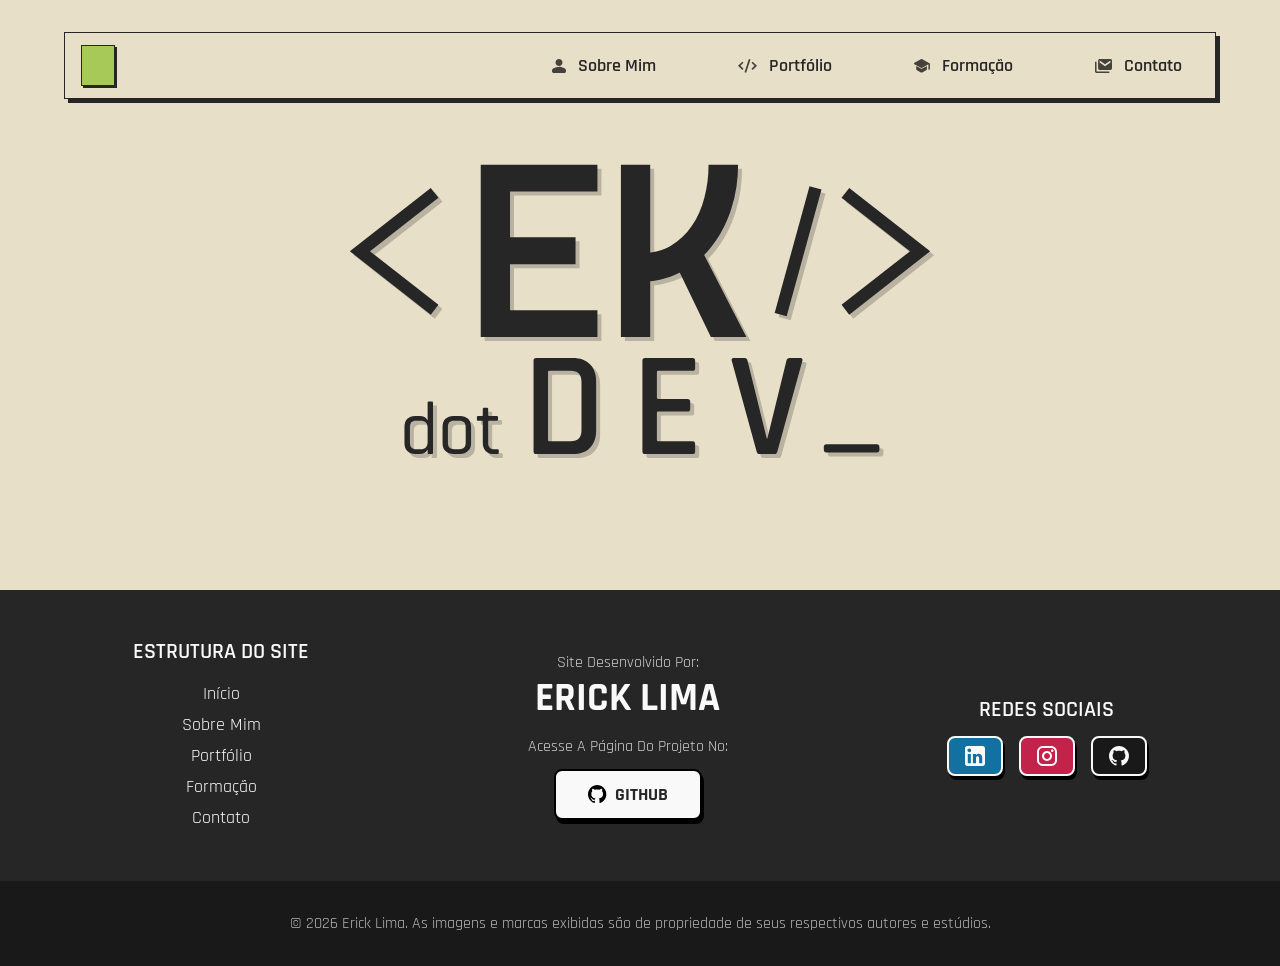
==== index.html @ f2b9cc8c "Init" ====
<!DOCTYPE html>
<html lang="pt-br">
<head>
    <meta charset="UTF-8">
    <meta name="viewport" content="width=device-width, initial-scale=1">
    <meta name="theme-color" content="#A7C957" />
    <meta
      name="description"
      content="Portfólio de Erick Lima, desenvolvedor web."
    />
    <meta name="color-scheme" content="light dark" />

    <link rel="preconnect" href="https://fonts.googleapis.com">
    <link rel="preconnect" href="https://fonts.gstatic.com" crossorigin>
    <link href="https://fonts.googleapis.com/css2?family=Inter:ital,opsz,wght@0,14..32,100..900;1,14..32,100..900&family=Rajdhani:wght@300;400;500;600;700&display=swap" rel="stylesheet">
    
    <link rel="stylesheet" href="./style.css"/>

    <title>Erick Lima - Portfólio</title>
    <link rel="icon" href="./Imagens/Logo/logo.svg">
</head>
<body>
    <header class="header">
        <nav class="navbar">
            <div class="mobile-menu">
                <ul class="navbar-items">
                    <li class="navbar-item active logo"><a href="./"><img src="./Imagens/logo/logo-curto.svg"></a></li> 
                </ul>

                <img onclick="toggleMobileMenu()" id="button-menu" src="./Imagens/Icones/menu.svg" alt="Menu">
            </div>
            
            <ul class="navbar-items" id="mobile-menu-items">
                <li class="navbar-item"><a href="./sobre.html"><img class="icon" src="./Imagens/Icones/sobre-mim.svg">Sobre mim</a></li>
                <li class="navbar-item"><a href="./portfolio.html"><img class="icon" src="./Imagens/Icones/portfolio.svg">Portfólio</a></li>
                <li class="navbar-item"><a href="./formacao.html"><img class="icon" src="./Imagens/Icones/formacao.svg">Formação</a></li>
                <li class="navbar-item"><a href="./contato.html"><img class="icon" src="./Imagens/Icones/contato.svg">Contato</a></li>
            </ul>
        </nav>

        <img src="./Imagens/Logo/black.svg" alt="Logo" class="header-img">
    </header>

    <footer class="footer">
        <div class="footer-container">
            <div class="footer-content">
                <h4>Estrutura do site</h4>
                <div class="sitemap">
                    <a href="./">Início</a>
                    <a href="./sobre.html">Sobre mim</a>
                    <a href="./portfolio.html">Portfólio</a>
                    <a href="./formacao.html">Formação</a>
                    <a href="./contato.html">Contato</a>
                </div>
            </div>

            <div class="footer-content">
                <div class="developed-by">
                    <p>Site desenvolvido por:</p>
                    <h4>Erick Lima</h4>
                </div>
                <div class="project-link">
                    <p>Acesse a página do projeto no:</p>
                    <button class="button"><a href=""><img class="icon" src="./Imagens/Icones/github.svg" alt="Github">Github</a></button>
                </div>
            </div>

            <div class="footer-content">
                <h4>redes sociais</h4>
                <div class="social-media">
                    <button class="button linkedin"><a href="https://www.linkedin.com/in/ericklds/"><img class="icon" src="./Imagens/Icones/linkedin.svg" alt="LinkedIn"></a></button>
                    <button class="button instagram"><a href="https://www.instagram.com/erick_limasv/"><img class="icon" src="./Imagens/Icones/instagram.svg" alt="Instagram"></a></button>
                    <button class="button github"><a href="https://github.com/ErickLimasv"><img class="icon" src="./Imagens/Icones/github-white.svg" alt="Github"></a></button>
                </div>
            </div>
        </div>
    </footer>
    <div class="copyright">
        <p>© 2026 Erick Lima. As imagens e marcas exibidas são de propriedade de seus respectivos autores e estúdios.</p>
    </div>

    <script src="./script.js"></script>
</body>
</html>
---- style.css ----
:root {
    --white: #f9f9f9;
    --black: #262626;
    --background: #E8DFC9;
    --primary: #A7C957;
    --accent: #78CCD3;
}

* {
    margin: 0;
    padding: 0;
    box-sizing: border-box;
    text-decoration: none;
    outline: transparent;
    font-family: "Rajdhani", sans-serif;
    font-weight: 500;
    font-size: 18px;
    color: var(--black);
    text-wrap: balance;
    list-style-type: none;
    scroll-behavior: smooth;
}

body {
    background-color: var(--background);
    overflow-x: hidden;
    margin: auto;
}

b {
    font-weight: 700;
}

.header {
    display: flex;
    flex-direction: column;
    align-items: center;
}

.navbar {
    border: 1px solid var(--black);
    box-shadow: 4px 4px 0px var(--black);
    overflow-y: hidden;
    margin-top: 32px;
    padding: 12px 16px;
    display: flex;
    flex-direction: row;
    justify-content: space-between;
    max-width: 1200px;
    width: 100%;
}

.navbar-items {
    display: flex;
    flex-direction: row;
    height: 100%;
    gap: 48px;
    text-transform: capitalize;
}

#button-menu {
    display: none;
}

.navbar-item {
    display: flex;
    cursor: pointer;
    border: 1px solid transparent;
    transition: transform .2s cubic-bezier(0,.7,.2,2) 0s;
}

.navbar-item a {
    text-wrap: nowrap;
    display: flex;
    flex-direction: row;
    justify-content: center;
    gap: 12px;
    align-items: center;
    padding: 8px 16px;
    font-weight: 600;
}

.navbar-item.logo a {
    padding: 10px 16px;
}

.navbar-item .icon {
    opacity: .7;
}

.navbar-item.active {
    background-color: var(--primary);
    border-color: var(--black);
    box-shadow: 2px 2px 0px var(--black);
}

.navbar-item:hover {
    transform: translateY(-4px);
    background-color: var(--accent);
    border-color: var(--black);
    box-shadow: 2px 2px 0px var(--black);
}

.icon {
    width: 100%;
    height: 14px;
}

.logo {
    height: 100%;
    display: flex;
    align-self: center;
    opacity: 1;
}

.logo img {
    width: 100%;
    height: 14px;
}

.header-img {
    margin-top: 64px;
    max-width: 680px;
    width: 100%;
    filter: drop-shadow(4px 4px 0px rgba(0,0,0,.2));
}

.button {
    border-radius: 8px;
    border: 1px solid var(--black);
    text-transform: uppercase;
    font-size: 16px;
    box-shadow: 2px 4px 0px rgba(0,0,0,.3);
    cursor: pointer;
    transition: all .2s cubic-bezier(0,.7,.2,2) 0s;
}

.button p, .button a {
    color: var(--white);
    font-weight: 700;
    padding: 12px 32px;
    display: flex;
    flex-direction: row;
    gap: 8px;
    align-items: center;
    flex-wrap: nowrap;
}

.footer .button {
    box-shadow: 2px 4px 0px rgba(0,0,0,1);
}

.button:hover {
    box-shadow: 0px 0px 0px rgba(0,0,0,0);
    transform: translateY(8%);
    border: 2px solid var(--black);
}

.section-nav {
    margin: auto;
    margin-top: 96px;
    max-width: 1200px;
    width: 100%;
    display: flex;
    flex-direction: column;
    justify-content: space-between;
    align-items: center;
    overflow-x: hidden;
    scrollbar-width: none;
}

.section-nav-items {
    width: 100%;
    display: flex;
    flex-direction: row;
    justify-content: space-between;
    text-transform: uppercase;
}

.section-nav hr {
    width: 1100px;
    border: 1px solid var(--black);
}

.section-nav-item {
    display: flex;
}

.section-nav-item a {
    font-size: 18px;
    font-weight: 600;
    padding: 16px 24px;
    text-wrap: nowrap;
}

.section-nav-item {
    transition: transform .2s cubic-bezier(0,.7,.2,2) 0s, opacity .2s ease-in-out 0s, filter .2s ease-in-out 0s;
}

.section-nav-item:hover {
    transform: scale(125%);
}

.section-nav-items:hover a:not(:hover)  {
    opacity: .3;
}

.footer {
    margin-top: 136px;
    background-color: var(--black);
    width: 100%;
    padding: 48px 32px;
}

.footer-container {
    margin: auto;
    display: flex;
    justify-content: space-around;
    align-items: center;
    gap: 32px;
    max-width: 1200px;
}

.footer * {
    color: var(--white);
    text-align: center;
}

.footer-content {
    display: flex;
    flex-direction: column;
    gap: 12px;
}

.footer-content h4 {
    font-size: 22px;
    font-weight: 600;
    text-transform: uppercase;
}

.sitemap {
    display: flex;
    flex-direction: column;
    width: 100%;
}

.sitemap a {
    padding: 4px 8px;
    font-size: 18px;
    font-weight: 400;
    text-transform: capitalize;
    width: 100%;
}

.sitemap a:hover {
    font-weight: 500;
}

.sitemap:hover a:not(:hover) {
    opacity: .5;
}

.developed-by p, .project-link p {
    font-size: 16px;
    font-weight: 400;
    text-transform: capitalize;
    opacity: .8;
}

.developed-by h4 {
    font-size: 40px;
    font-weight: 700;
}

.project-link .button {
    margin: auto;
    margin-top: 12px;
    background-color: var(--white);
    border: 2px solid #000;
}

.project-link .button a {
    color: var(--black);
}

.project-link .button .icon {
    width: 100%;
    height: 18px;
}

.social-media {
    display: flex;
    flex-direction: row;
    justify-content: space-between;
    align-self: center;
    gap: 16px;
}

.social-media .button {
    border: 2px solid var(--white);
}

.social-media .button.github {
    background-color: #191919;
}

.social-media .button.linkedin {
    background-color: #1271A1;
}

.social-media .button.instagram {
    background-color: #C3224B;
}

.social-media .button a {
    padding: 8px 16px;
}

.social-media .button .icon {
    height: 20px;
    aspect-ratio: 1 / 1;
}

.copyright {
    padding: 32px 24px;
    background-color: #191919;
}

.copyright p {
    font-size: 16px;
    font-weight: 400;
    color: var(--white);
    text-align: center;
    opacity: .7;
}

@keyframes menuAnimation {
    0% {
        opacity: 0;
        transform: translateX(-100%);
    }
    100% {
        opacity: 1;
        transform: translateX(0%);
    }
}

@media screen and (max-width: 1300px) {
    .navbar {
        max-width: 90%;
    }

    .header-img {
        max-width: 600px;
    }

    .section-nav hr {
        width: 90%;
    }

    .section-nav-items {
        overflow-y: scroll;
        scrollbar-width: none;
    }
}

@media screen and (max-width: 950px) {
    .section-nav hr {
        width: 80%;
    }

    .section-nav-items {
        overflow-y: scroll;
    }

    .footer-container {
        flex-direction: column;
        gap: 64px;
    }

    .navbar {
        flex-direction: column;
        gap: 24px;
    }

    .navbar-items {
        flex-direction: column;
        gap: 8px;
        animation: none;
    }

    .navbar-item:not(.logo) {
        border: 1px solid var(--black);
    }

    .navbar-item a {
        padding: 16px 24px;
        width: 100%;
        display: flex;
        justify-content: flex-start;
    }

    .navbar-item .icon {
        aspect-ratio: 1 / 1;
        width: auto;
    }

    .header-img {
        max-width: 80%;
    }

    #mobile-menu-items {
        display: none;
        animation: .4s ease-in-out 0s menuAnimation;
    }

    #button-menu {
        display: block;
    }

    .mobile-menu {
        width: 100%;
        display: flex;
        flex-direction: row;
        justify-content: space-between;
        flex-wrap: nowrap;
    }
}
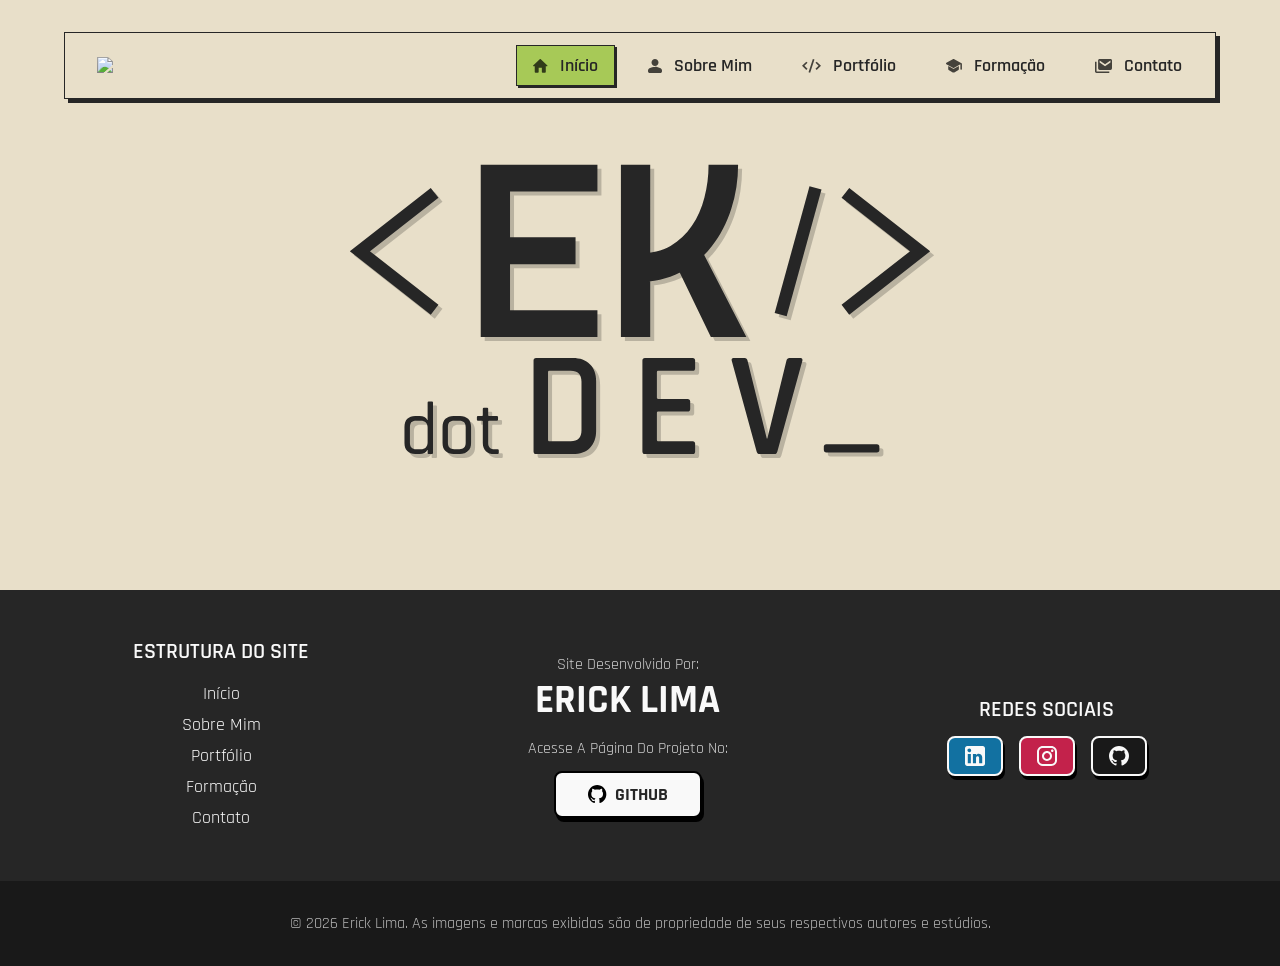
==== commit 540485c7: "Criado a página 'Portfólio', ajustado o menu e colocado os links das redes sociais." ====
--- a/index.html
+++ b/index.html
@@ -14,23 +14,22 @@
     <link rel="preconnect" href="https://fonts.gstatic.com" crossorigin>
     <link href="https://fonts.googleapis.com/css2?family=Inter:ital,opsz,wght@0,14..32,100..900;1,14..32,100..900&family=Rajdhani:wght@300;400;500;600;700&display=swap" rel="stylesheet">
     
-    <link rel="stylesheet" href="./style.css"/>
+    <link rel="stylesheet" href="./css/style.css"/>
 
     <title>Erick Lima - Portfólio</title>
-    <link rel="icon" href="./Imagens/Logo/logo.svg">
+    <link rel="icon" href="./imagens/logo/logo.svg">
 </head>
 <body>
     <header class="header">
         <nav class="navbar">
             <div class="mobile-menu">
-                <ul class="navbar-items">
-                    <li class="navbar-item active logo"><a href="./"><img src="./Imagens/logo/logo-curto.svg"></a></li> 
-                </ul>
+                <img id="logo" src="./Imagens/logo/logo-curto.svg">
 
                 <img onclick="toggleMobileMenu()" id="button-menu" src="./Imagens/Icones/menu.svg" alt="Menu">
             </div>
-            
+
             <ul class="navbar-items" id="mobile-menu-items">
+                <li class="navbar-item active"><a href="./"><img class="icon" src="./Imagens/Icones/home.svg">Início</a></li>
                 <li class="navbar-item"><a href="./sobre.html"><img class="icon" src="./Imagens/Icones/sobre-mim.svg">Sobre mim</a></li>
                 <li class="navbar-item"><a href="./portfolio.html"><img class="icon" src="./Imagens/Icones/portfolio.svg">Portfólio</a></li>
                 <li class="navbar-item"><a href="./formacao.html"><img class="icon" src="./Imagens/Icones/formacao.svg">Formação</a></li>
@@ -61,16 +60,16 @@
                 </div>
                 <div class="project-link">
                     <p>Acesse a página do projeto no:</p>
-                    <button class="button"><a href=""><img class="icon" src="./Imagens/Icones/github.svg" alt="Github">Github</a></button>
+                    <button class="button"><a href="https://github.com/ErickLimasv/portifolio-uninter" target="_blank" rel="noopener"><img class="icon" src="./Imagens/Icones/github.svg" alt="Github" >Github</a></button>
                 </div>
             </div>
 
             <div class="footer-content">
                 <h4>redes sociais</h4>
                 <div class="social-media">
-                    <button class="button linkedin"><a href="https://www.linkedin.com/in/ericklds/"><img class="icon" src="./Imagens/Icones/linkedin.svg" alt="LinkedIn"></a></button>
-                    <button class="button instagram"><a href="https://www.instagram.com/erick_limasv/"><img class="icon" src="./Imagens/Icones/instagram.svg" alt="Instagram"></a></button>
-                    <button class="button github"><a href="https://github.com/ErickLimasv"><img class="icon" src="./Imagens/Icones/github-white.svg" alt="Github"></a></button>
+                    <button class="button linkedin"><a href="https://www.linkedin.com/in/ericklds/" target="_blank" rel="noopener"><img class="icon" src="./Imagens/Icones/linkedin.svg" alt="LinkedIn"></a></button>
+                    <button class="button instagram"><a href="https://www.instagram.com/erick_limasv/" target="_blank" rel="noopener"><img class="icon" src="./Imagens/Icones/instagram.svg" alt="Instagram"></a></button>
+                    <button class="button github"><a href="https://github.com/ErickLimasv" target="_blank" rel="noopener"><img class="icon" src="./Imagens/Icones/github-white.svg" alt="Github"></a></button>
                 </div>
             </div>
         </div>
--- a/css/style.css
+++ b/css/style.css
@@ -0,0 +1,446 @@
+:root {
+    --white: #f9f9f9;
+    --black: #262626;
+    --background: #E8DFC9;
+    --primary: #A7C957;
+    --accent: #78CCD3;
+}
+
+* {
+    margin: 0;
+    padding: 0;
+    box-sizing: border-box;
+    text-decoration: none;
+    outline: transparent;
+    font-family: "Rajdhani", sans-serif;
+    font-weight: 500;
+    font-size: 18px;
+    color: var(--black);
+    list-style-type: none;
+    scroll-behavior: smooth;
+}
+
+body {
+    background-color: var(--background);
+    overflow-x: hidden;
+    margin: auto;
+}
+
+b {
+    font-weight: 700;
+}
+
+img {
+    width: 100%;
+}
+
+.header {
+    display: flex;
+    flex-direction: column;
+    align-items: center;
+}
+
+.navbar {
+    border: 1px solid var(--black);
+    box-shadow: 4px 4px 0px var(--black);
+    overflow-y: hidden;
+    margin-top: 32px;
+    padding: 12px 16px;
+    display: flex;
+    flex-direction: row;
+    justify-content: space-between;
+    max-width: 1200px;
+    width: 100%;
+}
+
+.navbar-items {
+    display: flex;
+    flex-direction: row;
+    height: 100%;
+    gap: 16px;
+    text-transform: capitalize;
+}
+
+.mobile-menu {
+    display: flex;
+    flex-direction: row;
+    align-items: center;
+    justify-content: space-between;
+}
+
+.mobile-menu #logo {
+    padding: 0px 16px;
+    height: 18px;
+    width: auto;
+}
+
+#button-menu {
+    display: none;
+    padding: 8px 4px;
+    width: 32px;
+    cursor: pointer;
+}
+
+.navbar-item {
+    display: flex;
+    cursor: pointer;
+    border: 1px solid transparent;
+    transition: transform .2s cubic-bezier(0,.7,.2,2) 0s;
+}
+
+.navbar-item a {
+    text-wrap: nowrap;
+    display: flex;
+    flex-direction: row;
+    justify-content: center;
+    gap: 12px;
+    align-items: center;
+    padding: 8px 16px;
+    font-weight: 600;
+}
+
+.navbar-item.logo a {
+    padding: 10px 16px;
+}
+
+.navbar-item .icon {
+    opacity: .7;
+}
+
+.navbar-item.active {
+    background-color: var(--primary);
+    border-color: var(--black);
+    box-shadow: 2px 2px 0px var(--black);
+}
+
+.navbar-item:hover {
+    transform: translateY(-6%);
+    background-color: var(--accent);
+    border-color: var(--black);
+    box-shadow: 2px 2px 0px var(--black);
+}
+
+.icon {
+    width: 100%;
+    height: 14px;
+}
+
+.logo {
+    height: 100%;
+    display: flex;
+    align-self: center;
+    opacity: 1;
+}
+
+.logo img {
+    width: 100%;
+    height: 14px;
+}
+
+.header-img {
+    margin-top: 64px;
+    max-width: 680px;
+    width: 100%;
+    filter: drop-shadow(4px 4px 0px rgba(0,0,0,.2));
+}
+
+.button {
+    border-radius: 8px;
+    border: 2px solid var(--black);
+    text-transform: uppercase;
+    box-shadow: 2px 4px 0px rgba(0,0,0,.3);
+    cursor: pointer;
+    transition: all .2s cubic-bezier(0,.7,.2,2) 0s;
+}
+
+.button p, .button a {
+    color: var(--white);
+    font-weight: 700;
+    padding: 10px 32px;
+    display: flex;
+    flex-direction: row;
+    gap: 8px;
+    align-items: center;
+    flex-wrap: nowrap;
+}
+
+.footer .button {
+    box-shadow: 2px 4px 0px rgba(0,0,0,1);
+}
+
+.button:hover {
+    box-shadow: 0px 0px 0px rgba(0,0,0,0);
+    transform: translateY(8%);
+}
+
+.section-nav {
+    margin: auto;
+    margin-top: 96px;
+    max-width: 1200px;
+    width: 100%;
+    display: flex;
+    flex-direction: column;
+    justify-content: space-between;
+    align-items: center;
+    overflow-x: hidden;
+    scrollbar-width: none;
+}
+
+.section-nav-items {
+    width: 100%;
+    display: flex;
+    flex-direction: row;
+    text-transform: uppercase;
+}
+
+.section-nav hr {
+    width: 1050px;
+    border: 1px solid var(--black);
+}
+
+.section-nav-item {
+    display: flex;
+    flex-grow: 1;
+}
+
+.section-nav-item a {
+    width: 100%;
+    font-size: 18px;
+    font-weight: 600;
+    padding: 16px 24px;
+    text-wrap: nowrap;
+    text-align: center;
+}
+
+.section-nav-item {
+    transition: transform .2s cubic-bezier(0,.7,.2,2) 0s, opacity .2s ease-in-out 0s, filter .2s ease-in-out 0s;
+}
+
+.section-nav-item:hover {
+    transform: scale(120%);
+}
+
+.section-nav-items:hover a:not(:hover)  {
+    opacity: .3;
+}
+
+.footer {
+    margin-top: 136px;
+    background-color: var(--black);
+    width: 100%;
+    padding: 48px 32px;
+}
+
+.footer-container {
+    margin: auto;
+    display: flex;
+    justify-content: space-around;
+    align-items: center;
+    gap: 32px;
+    max-width: 1200px;
+}
+
+.footer * {
+    color: var(--white);
+    text-align: center;
+}
+
+.footer-content {
+    display: flex;
+    flex-direction: column;
+    gap: 12px;
+}
+
+.footer-content h4 {
+    font-size: 22px;
+    font-weight: 600;
+    text-transform: uppercase;
+}
+
+.sitemap {
+    display: flex;
+    flex-direction: column;
+    width: 100%;
+}
+
+.sitemap a {
+    padding: 4px 8px;
+    font-size: 18px;
+    font-weight: 400;
+    text-transform: capitalize;
+    width: 100%;
+}
+
+.sitemap a:hover {
+    font-weight: 500;
+}
+
+.sitemap:hover a:not(:hover) {
+    opacity: .5;
+}
+
+.developed-by p, .project-link p {
+    font-size: 16px;
+    font-weight: 400;
+    text-transform: capitalize;
+    opacity: .8;
+}
+
+.developed-by h4 {
+    font-size: 40px;
+    font-weight: 700;
+}
+
+.project-link .button {
+    margin: auto;
+    margin-top: 12px;
+    background-color: var(--white);
+    border: 2px solid #000;
+}
+
+.project-link .button a {
+    color: var(--black);
+}
+
+.project-link .button .icon {
+    width: 100%;
+    height: 18px;
+}
+
+.social-media {
+    display: flex;
+    flex-direction: row;
+    justify-content: space-between;
+    align-self: center;
+    gap: 16px;
+}
+
+.social-media .button {
+    border: 2px solid var(--white);
+}
+
+.social-media .button.github {
+    background-color: #191919;
+}
+
+.social-media .button.linkedin {
+    background-color: #1271A1;
+}
+
+.social-media .button.instagram {
+    background-color: #C3224B;
+}
+
+.social-media .button a {
+    padding: 8px 16px;
+}
+
+.social-media .button .icon {
+    height: 20px;
+    aspect-ratio: 1 / 1;
+}
+
+.copyright {
+    padding: 32px 24px;
+    background-color: #191919;
+}
+
+.copyright p {
+    font-size: 16px;
+    font-weight: 400;
+    max-width: 100%;
+    color: var(--white);
+    text-align: center;
+    opacity: .7;
+}
+
+@keyframes menuAnimation {
+    0% {
+        opacity: 0;
+        transform: translateX(-100%);
+    }
+    100% {
+        opacity: 1;
+        transform: translateX(0%);
+    }
+}
+
+@media screen and (max-width: 1300px) {
+    .navbar {
+        max-width: 90%;
+    }
+
+    .header-img {
+        max-width: 600px;
+    }
+
+    .section-nav hr {
+        width: 90%;
+    }
+
+    .section-nav-items {
+        overflow-y: scroll;
+        scrollbar-width: none;
+    }
+}
+
+@media screen and (max-width: 950px) {
+    .section-nav hr {
+        width: 80%;
+    }
+
+    .section-nav-items {
+        overflow-y: scroll;
+    }
+
+    .footer-container {
+        flex-direction: column;
+        gap: 64px;
+    }
+
+    .navbar {
+        flex-direction: column;
+        gap: 24px;
+    }
+
+    .navbar-items {
+        flex-direction: column;
+        gap: 8px;
+        animation: none;
+    }
+
+    .navbar-item:not(.logo) {
+        border: 1px solid var(--black);
+    }
+
+    .navbar-item a {
+        padding: 16px 24px;
+        width: 100%;
+        display: flex;
+        justify-content: flex-start;
+    }
+
+    .navbar-item .icon {
+        aspect-ratio: 1 / 1;
+        width: auto;
+    }
+
+    .header-img {
+        max-width: 450px;
+    }
+
+    #mobile-menu-items {
+        display: none;
+        animation: .4s ease-in-out 0s menuAnimation;
+    }
+
+    #button-menu {
+        display: block;
+    }
+}
+
+@media screen and (max-width: 650px) {
+    .header-img {
+        max-width: 80%;
+    }
+}
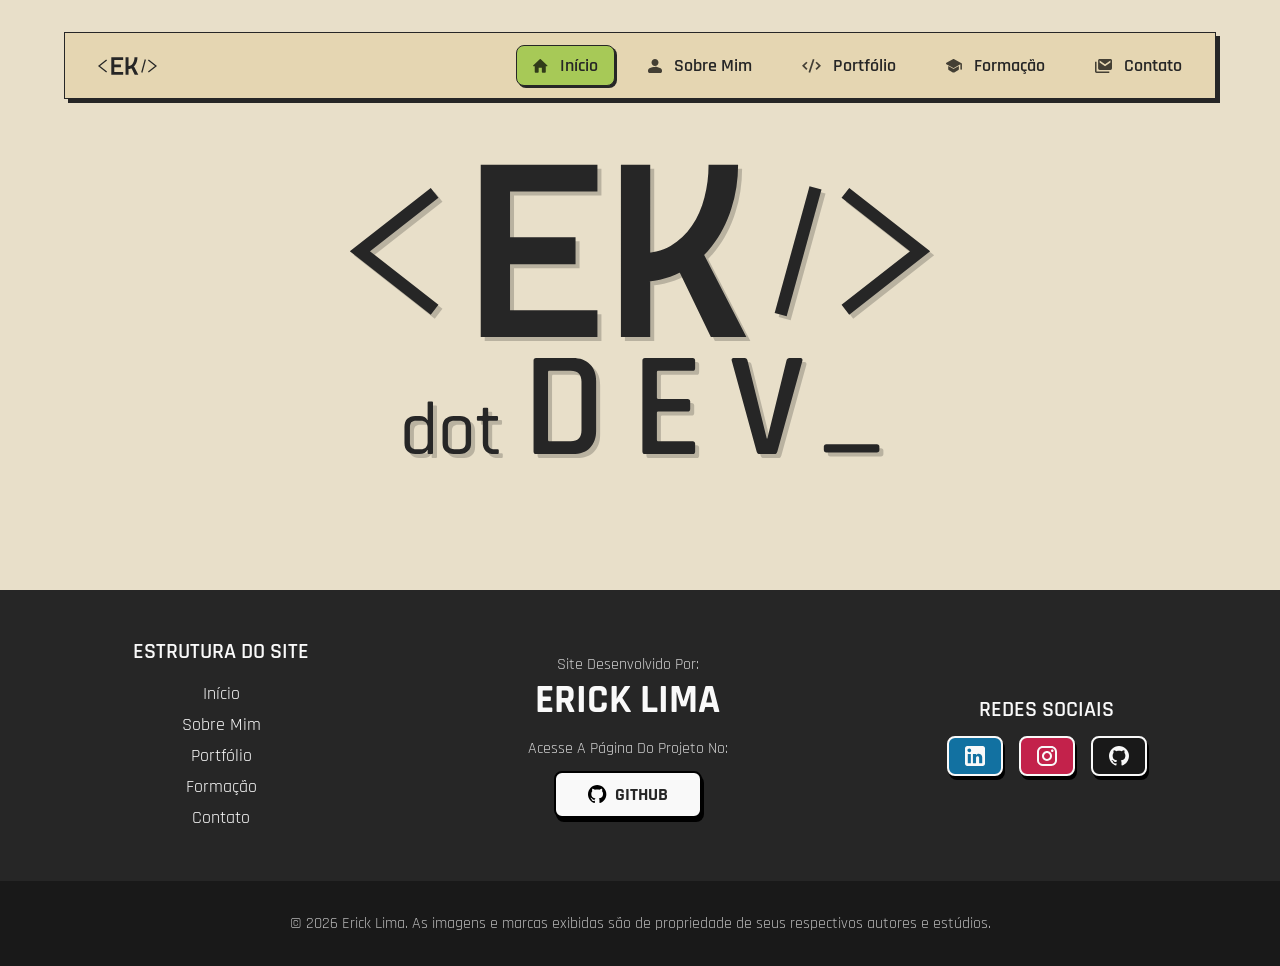
==== commit 90f221cc: "Config" ====
--- a/index.html
+++ b/index.html
@@ -23,7 +23,7 @@
     <header class="header">
         <nav class="navbar">
             <div class="mobile-menu">
-                <img id="logo" src="./Imagens/logo/logo-curto.svg">
+                <img id="logo" src="./imagens/logo/logo-curto.svg">
 
                 <img onclick="toggleMobileMenu()" id="button-menu" src="./Imagens/Icones/menu.svg" alt="Menu">
             </div>
--- a/css/style.css
+++ b/css/style.css
@@ -51,6 +51,7 @@
     justify-content: space-between;
     max-width: 1200px;
     width: 100%;
+    background-color: #E5D6B2;
 }
 
 .navbar-items {
@@ -86,6 +87,7 @@
     cursor: pointer;
     border: 1px solid transparent;
     transition: transform .2s cubic-bezier(0,.7,.2,2) 0s;
+    border-radius: 8px;
 }
 
 .navbar-item a {
@@ -153,7 +155,18 @@
     transition: all .2s cubic-bezier(0,.7,.2,2) 0s;
 }
 
-.button p, .button a {
+.button:not(:has(a)) {
+    color: var(--white);
+    font-weight: 700;
+    padding: 10px 32px;
+    display: flex;
+    flex-direction: row;
+    gap: 8px;
+    align-items: center;
+    flex-wrap: nowrap;
+}
+
+.button a {
     color: var(--white);
     font-weight: 700;
     padding: 10px 32px;
@@ -310,7 +323,6 @@
 .social-media {
     display: flex;
     flex-direction: row;
-    justify-content: space-between;
     align-self: center;
     gap: 16px;
 }
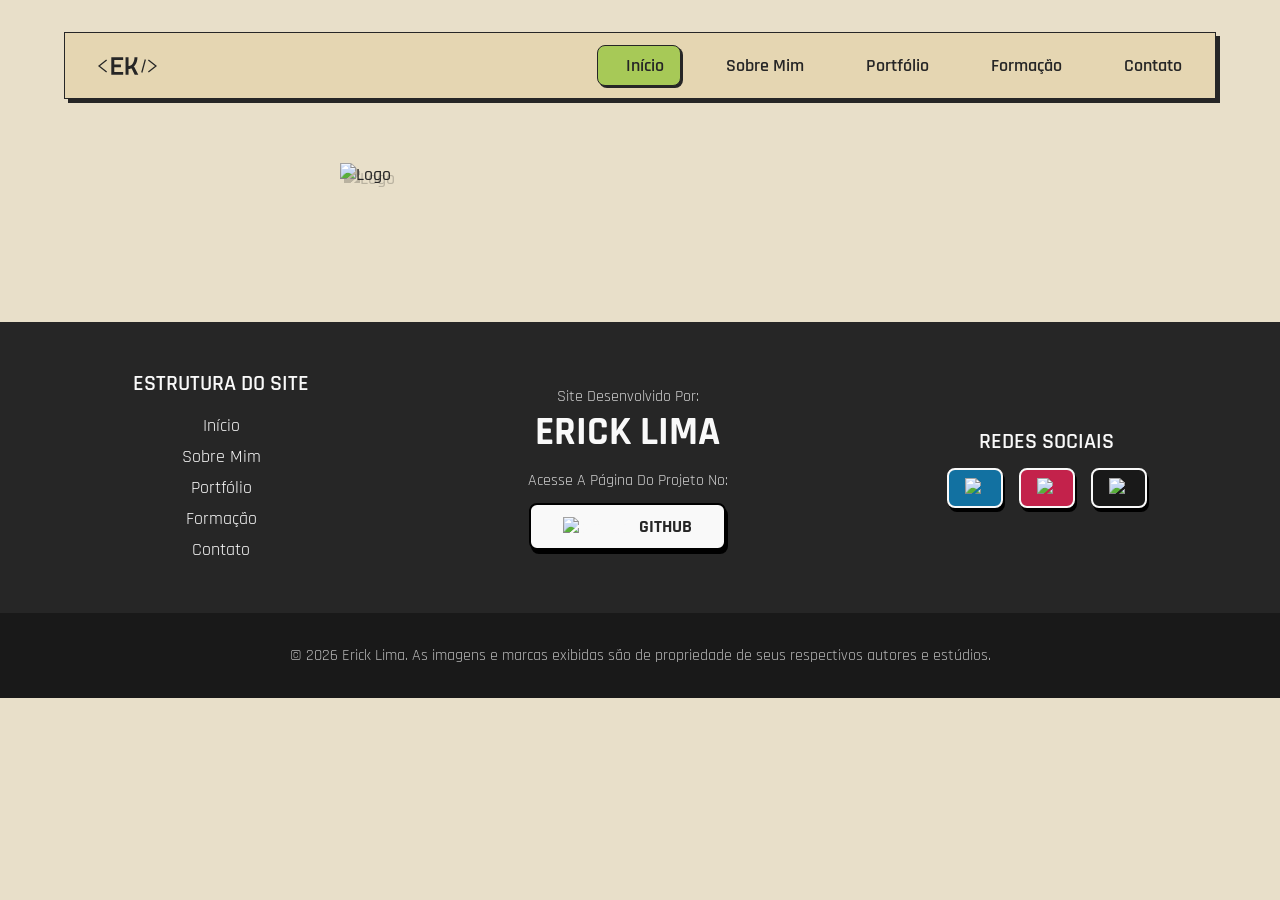
==== commit c455ed86: "Ajustado o link das imagens" ====
--- a/index.html
+++ b/index.html
@@ -25,19 +25,19 @@
             <div class="mobile-menu">
                 <img id="logo" src="./imagens/logo/logo-curto.svg">
 
-                <img onclick="toggleMobileMenu()" id="button-menu" src="./Imagens/Icones/menu.svg" alt="Menu">
+                <img onclick="toggleMobileMenu()" id="button-menu" src="./imagens/Icones/menu.svg" alt="Menu">
             </div>
 
             <ul class="navbar-items" id="mobile-menu-items">
-                <li class="navbar-item active"><a href="./"><img class="icon" src="./Imagens/Icones/home.svg">Início</a></li>
-                <li class="navbar-item"><a href="./sobre.html"><img class="icon" src="./Imagens/Icones/sobre-mim.svg">Sobre mim</a></li>
-                <li class="navbar-item"><a href="./portfolio.html"><img class="icon" src="./Imagens/Icones/portfolio.svg">Portfólio</a></li>
-                <li class="navbar-item"><a href="./formacao.html"><img class="icon" src="./Imagens/Icones/formacao.svg">Formação</a></li>
-                <li class="navbar-item"><a href="./contato.html"><img class="icon" src="./Imagens/Icones/contato.svg">Contato</a></li>
+                <li class="navbar-item active"><a href="./"><img class="icon" src="./imagens/Icones/home.svg">Início</a></li>
+                <li class="navbar-item"><a href="./sobre.html"><img class="icon" src="./imagens/Icones/sobre-mim.svg">Sobre mim</a></li>
+                <li class="navbar-item"><a href="./portfolio.html"><img class="icon" src="./imagens/Icones/portfolio.svg">Portfólio</a></li>
+                <li class="navbar-item"><a href="./formacao.html"><img class="icon" src="./imagens/Icones/formacao.svg">Formação</a></li>
+                <li class="navbar-item"><a href="./contato.html"><img class="icon" src="./imagens/Icones/contato.svg">Contato</a></li>
             </ul>
         </nav>
 
-        <img src="./Imagens/Logo/black.svg" alt="Logo" class="header-img">
+        <img src="./imagens/Logo/black.svg" alt="Logo" class="header-img">
     </header>
 
     <footer class="footer">
@@ -60,16 +60,16 @@
                 </div>
                 <div class="project-link">
                     <p>Acesse a página do projeto no:</p>
-                    <button class="button"><a href="https://github.com/ErickLimasv/portifolio-uninter" target="_blank" rel="noopener"><img class="icon" src="./Imagens/Icones/github.svg" alt="Github" >Github</a></button>
+                    <button class="button"><a href="https://github.com/ErickLimasv/portifolio-uninter" target="_blank" rel="noopener"><img class="icon" src="./imagens/Icones/github.svg" alt="Github" >Github</a></button>
                 </div>
             </div>
 
             <div class="footer-content">
                 <h4>redes sociais</h4>
                 <div class="social-media">
-                    <button class="button linkedin"><a href="https://www.linkedin.com/in/ericklds/" target="_blank" rel="noopener"><img class="icon" src="./Imagens/Icones/linkedin.svg" alt="LinkedIn"></a></button>
-                    <button class="button instagram"><a href="https://www.instagram.com/erick_limasv/" target="_blank" rel="noopener"><img class="icon" src="./Imagens/Icones/instagram.svg" alt="Instagram"></a></button>
-                    <button class="button github"><a href="https://github.com/ErickLimasv" target="_blank" rel="noopener"><img class="icon" src="./Imagens/Icones/github-white.svg" alt="Github"></a></button>
+                    <button class="button linkedin"><a href="https://www.linkedin.com/in/ericklds/" target="_blank" rel="noopener"><img class="icon" src="./imagens/Icones/linkedin.svg" alt="LinkedIn"></a></button>
+                    <button class="button instagram"><a href="https://www.instagram.com/erick_limasv/" target="_blank" rel="noopener"><img class="icon" src="./imagens/Icones/instagram.svg" alt="Instagram"></a></button>
+                    <button class="button github"><a href="https://github.com/ErickLimasv" target="_blank" rel="noopener"><img class="icon" src="./imagens/Icones/github-white.svg" alt="Github"></a></button>
                 </div>
             </div>
         </div>
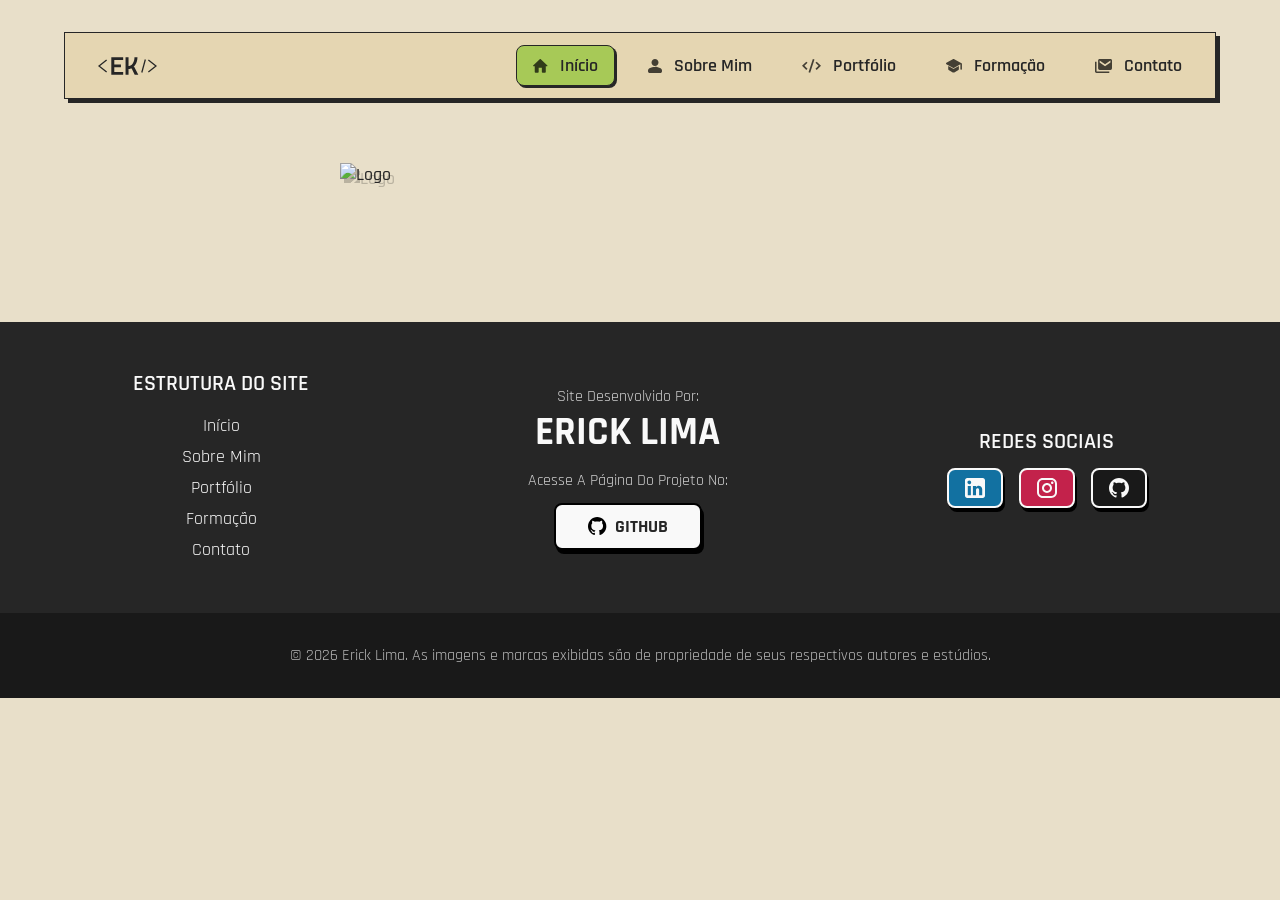
==== commit 3040cdaa: "Ajustado o link das imagens" ====
--- a/index.html
+++ b/index.html
@@ -25,15 +25,15 @@
             <div class="mobile-menu">
                 <img id="logo" src="./imagens/logo/logo-curto.svg">
 
-                <img onclick="toggleMobileMenu()" id="button-menu" src="./imagens/Icones/menu.svg" alt="Menu">
+                <img onclick="toggleMobileMenu()" id="button-menu" src="./imagens/icones/menu.svg" alt="Menu">
             </div>
 
             <ul class="navbar-items" id="mobile-menu-items">
-                <li class="navbar-item active"><a href="./"><img class="icon" src="./imagens/Icones/home.svg">Início</a></li>
-                <li class="navbar-item"><a href="./sobre.html"><img class="icon" src="./imagens/Icones/sobre-mim.svg">Sobre mim</a></li>
-                <li class="navbar-item"><a href="./portfolio.html"><img class="icon" src="./imagens/Icones/portfolio.svg">Portfólio</a></li>
-                <li class="navbar-item"><a href="./formacao.html"><img class="icon" src="./imagens/Icones/formacao.svg">Formação</a></li>
-                <li class="navbar-item"><a href="./contato.html"><img class="icon" src="./imagens/Icones/contato.svg">Contato</a></li>
+                <li class="navbar-item active"><a href="./"><img class="icon" src="./imagens/icones/home.svg">Início</a></li>
+                <li class="navbar-item"><a href="./sobre.html"><img class="icon" src="./imagens/icones/sobre-mim.svg">Sobre mim</a></li>
+                <li class="navbar-item"><a href="./portfolio.html"><img class="icon" src="./imagens/icones/portfolio.svg">Portfólio</a></li>
+                <li class="navbar-item"><a href="./formacao.html"><img class="icon" src="./imagens/icones/formacao.svg">Formação</a></li>
+                <li class="navbar-item"><a href="./contato.html"><img class="icon" src="./imagens/icones/contato.svg">Contato</a></li>
             </ul>
         </nav>
 
@@ -60,16 +60,16 @@
                 </div>
                 <div class="project-link">
                     <p>Acesse a página do projeto no:</p>
-                    <button class="button"><a href="https://github.com/ErickLimasv/portifolio-uninter" target="_blank" rel="noopener"><img class="icon" src="./imagens/Icones/github.svg" alt="Github" >Github</a></button>
+                    <button class="button"><a href="https://github.com/ErickLimasv/portifolio-uninter" target="_blank" rel="noopener"><img class="icon" src="./imagens/icones/github.svg" alt="Github" >Github</a></button>
                 </div>
             </div>
 
             <div class="footer-content">
                 <h4>redes sociais</h4>
                 <div class="social-media">
-                    <button class="button linkedin"><a href="https://www.linkedin.com/in/ericklds/" target="_blank" rel="noopener"><img class="icon" src="./imagens/Icones/linkedin.svg" alt="LinkedIn"></a></button>
-                    <button class="button instagram"><a href="https://www.instagram.com/erick_limasv/" target="_blank" rel="noopener"><img class="icon" src="./imagens/Icones/instagram.svg" alt="Instagram"></a></button>
-                    <button class="button github"><a href="https://github.com/ErickLimasv" target="_blank" rel="noopener"><img class="icon" src="./imagens/Icones/github-white.svg" alt="Github"></a></button>
+                    <button class="button linkedin"><a href="https://www.linkedin.com/in/ericklds/" target="_blank" rel="noopener"><img class="icon" src="./imagens/icones/linkedin.svg" alt="LinkedIn"></a></button>
+                    <button class="button instagram"><a href="https://www.instagram.com/erick_limasv/" target="_blank" rel="noopener"><img class="icon" src="./imagens/icones/instagram.svg" alt="Instagram"></a></button>
+                    <button class="button github"><a href="https://github.com/ErickLimasv" target="_blank" rel="noopener"><img class="icon" src="./imagens/icones/github-white.svg" alt="Github"></a></button>
                 </div>
             </div>
         </div>
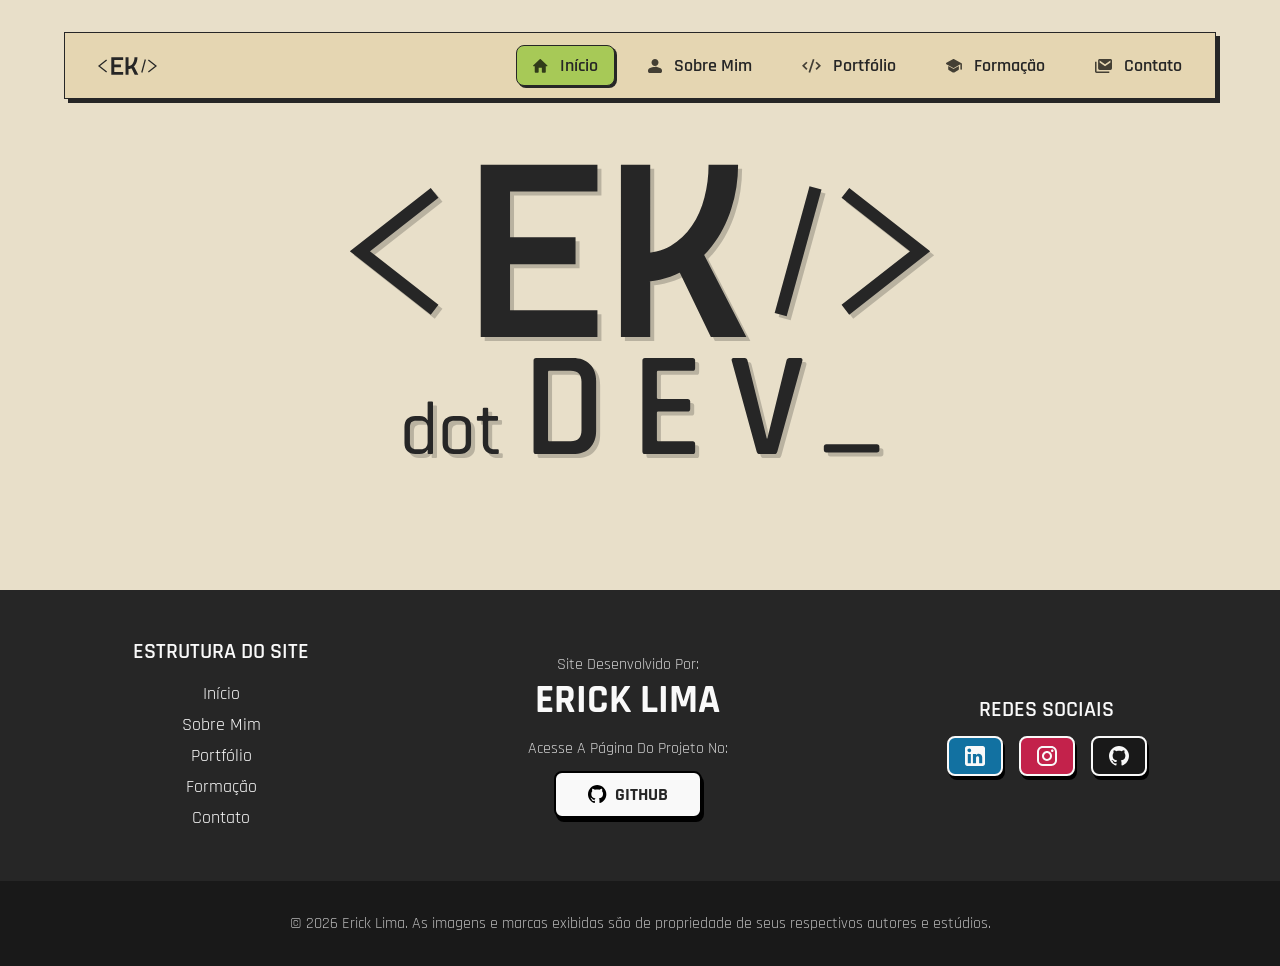
==== commit 942522c0: "Ajustado o link das imagens" ====
--- a/index.html
+++ b/index.html
@@ -37,7 +37,7 @@
             </ul>
         </nav>
 
-        <img src="./imagens/Logo/black.svg" alt="Logo" class="header-img">
+        <img src="./imagens/logo/black.svg" alt="Logo" class="header-img">
     </header>
 
     <footer class="footer">
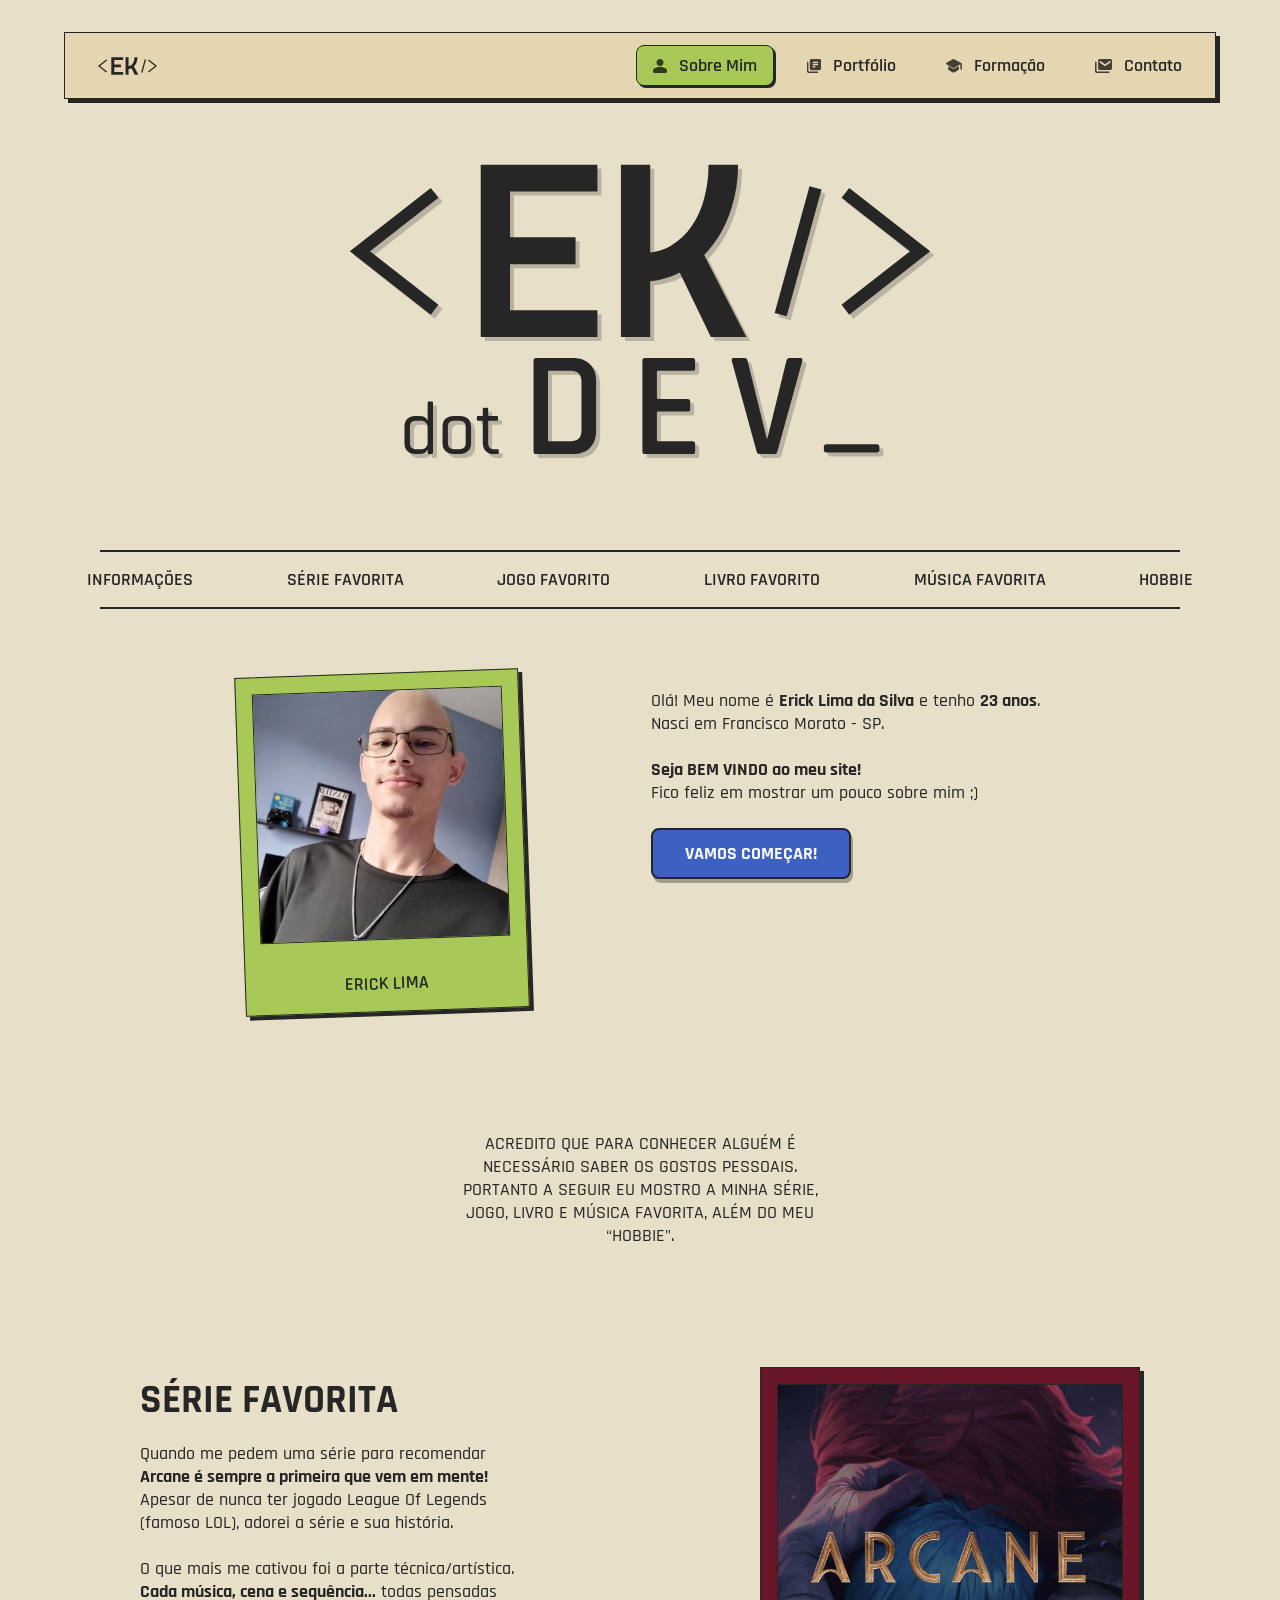
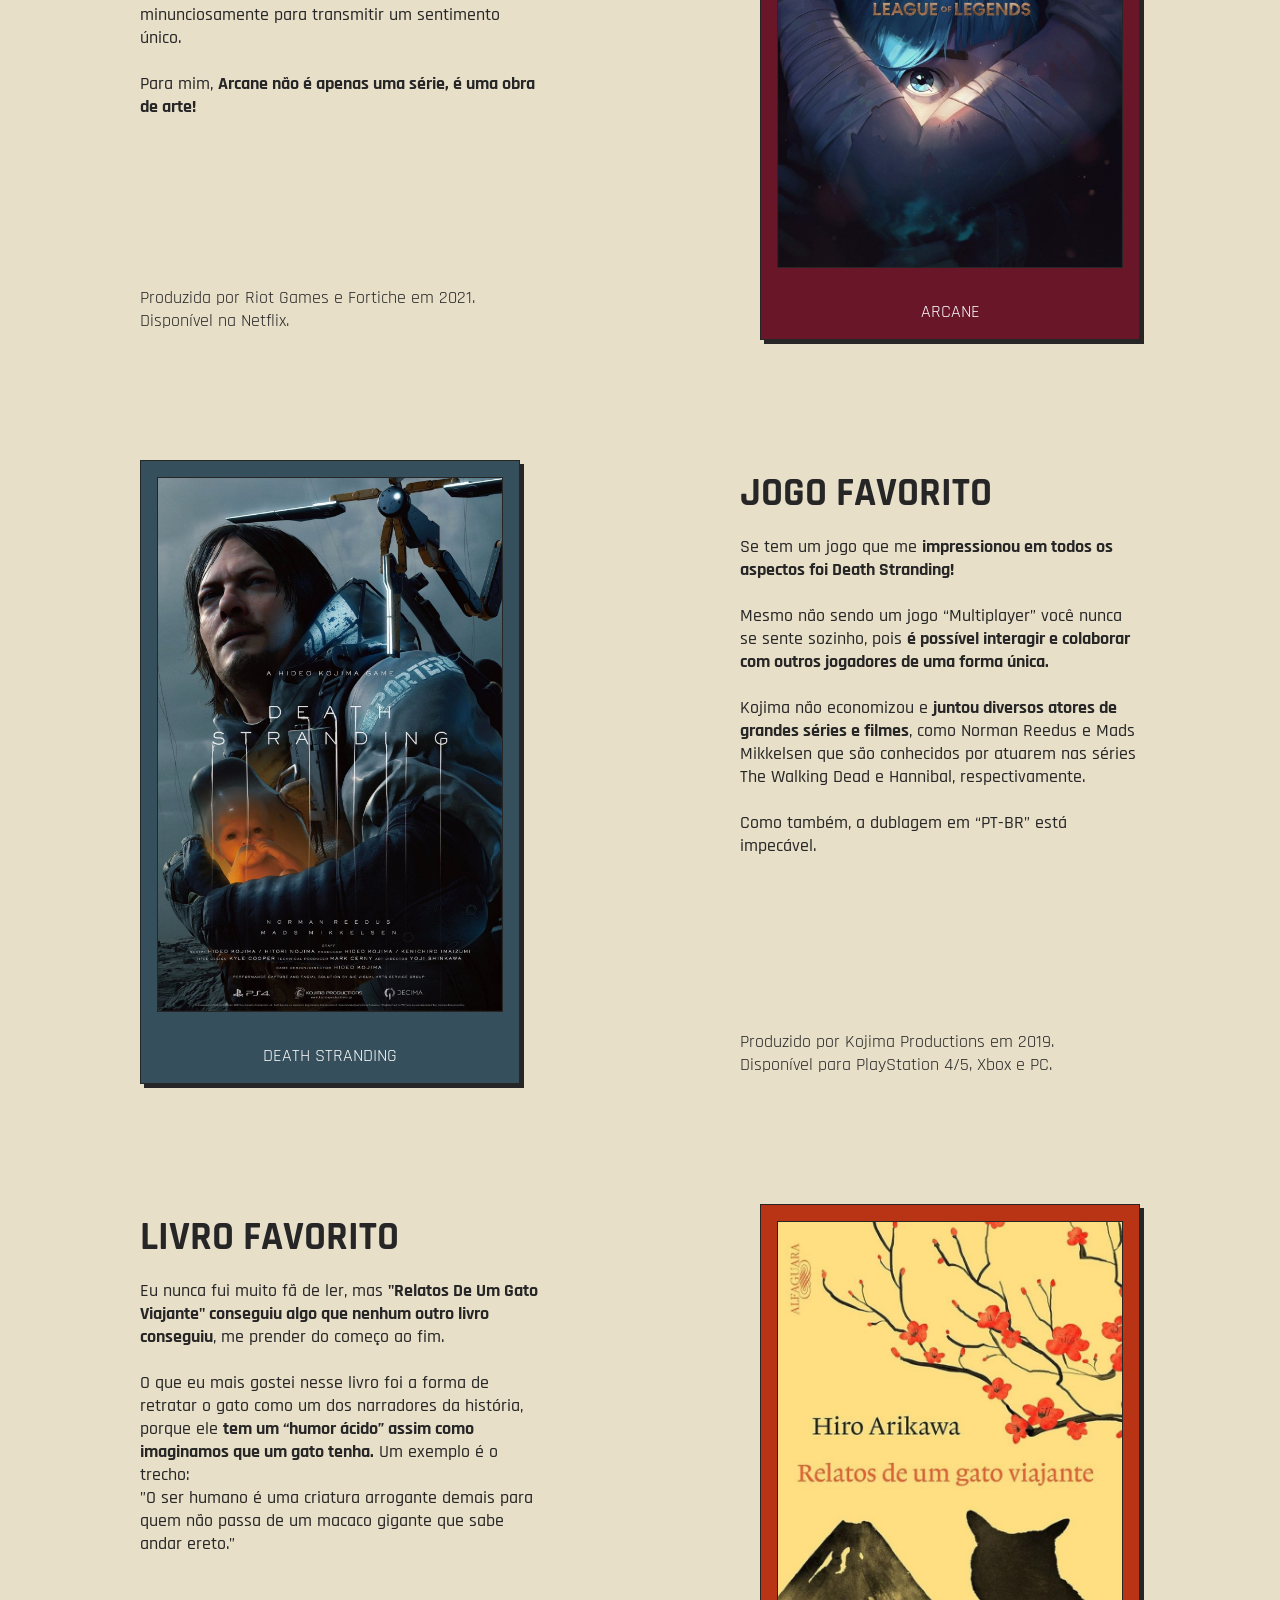
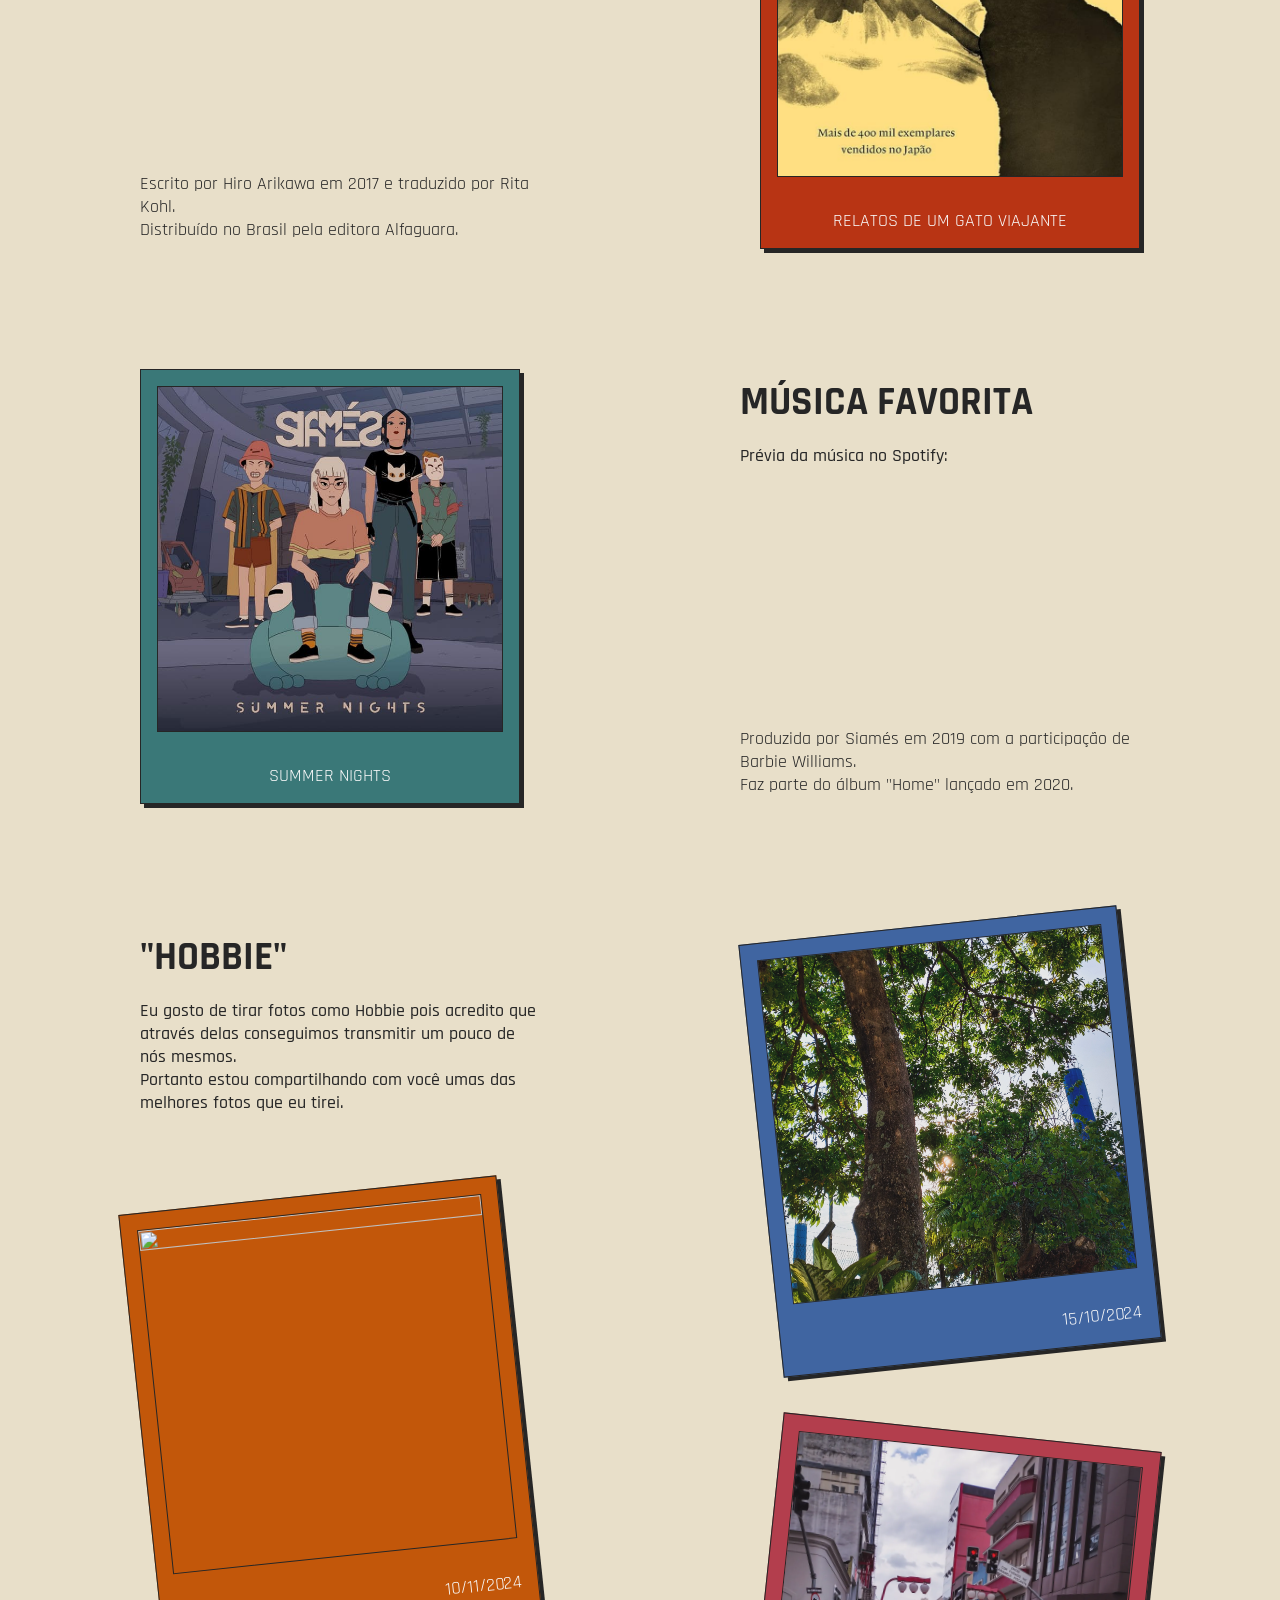
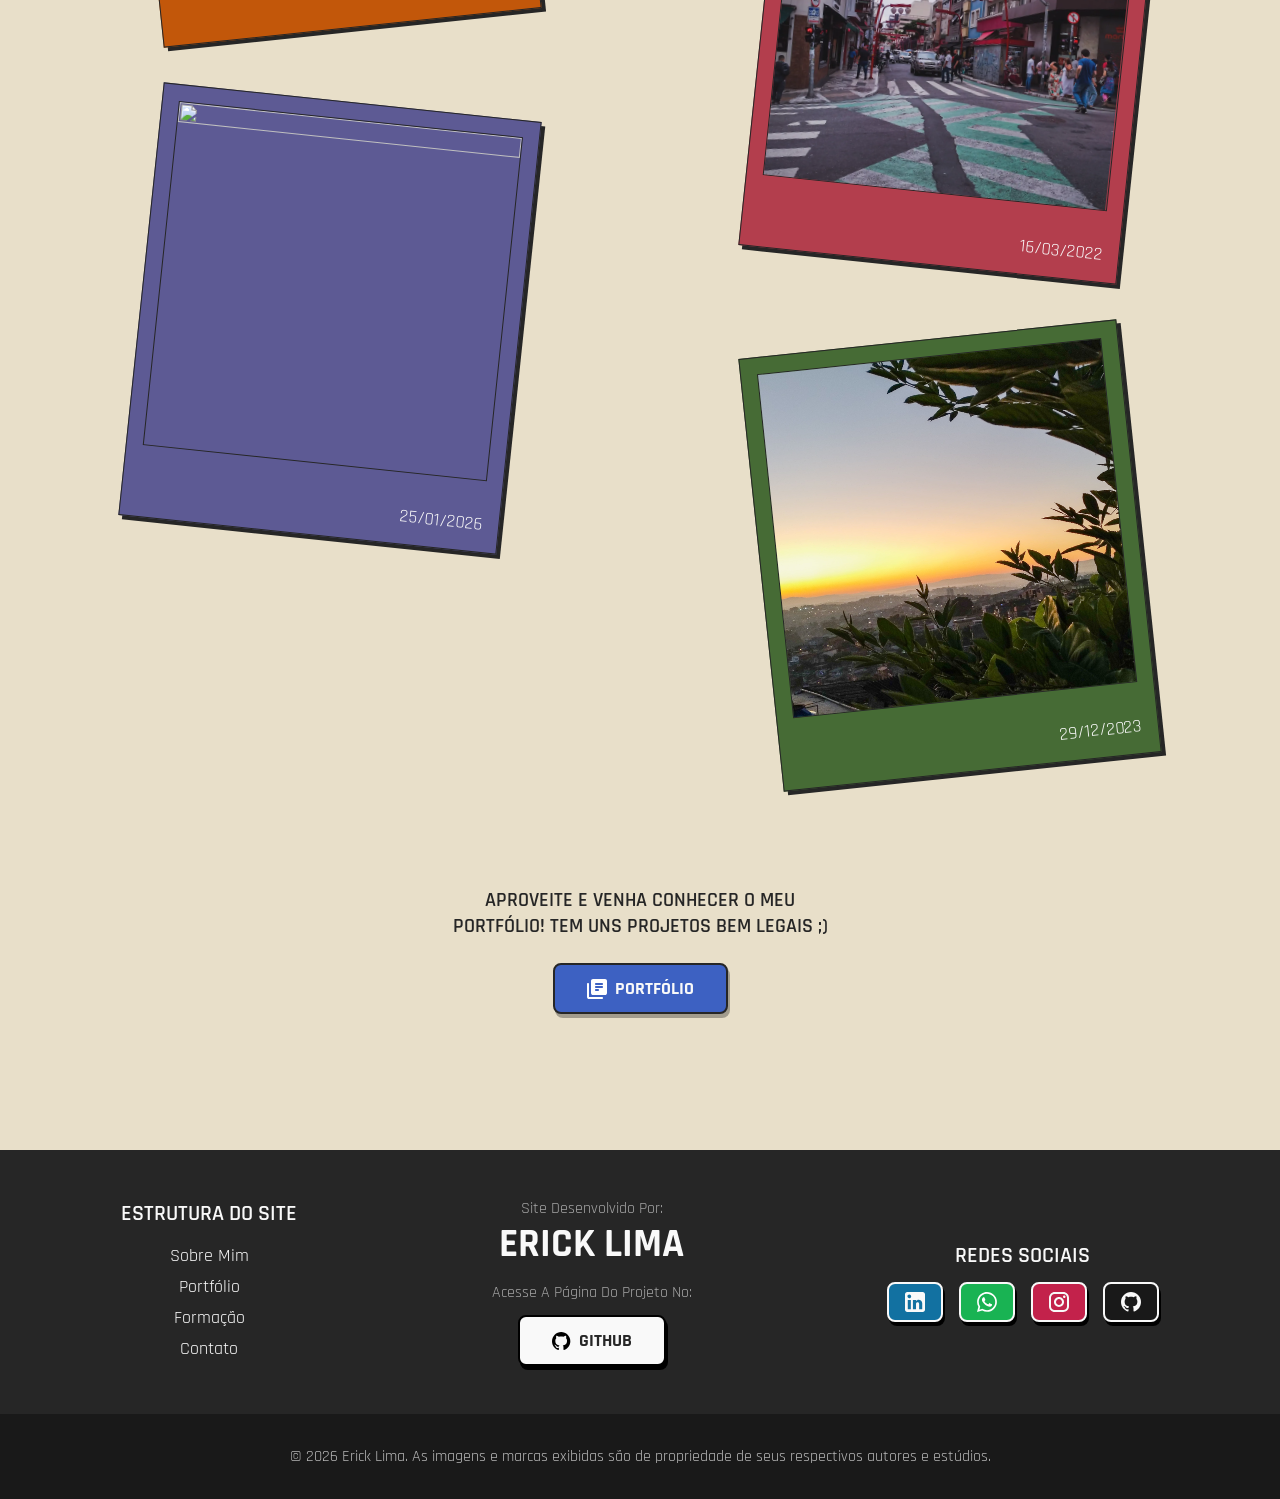
==== commit 53dae8bb: "Otimização das imagens, adicionado comentários no código e melhoria na estrutura do site" ====
--- a/index.html
+++ b/index.html
@@ -3,81 +3,295 @@
 <head>
     <meta charset="UTF-8">
     <meta name="viewport" content="width=device-width, initial-scale=1">
-    <meta name="theme-color" content="#A7C957" />
     <meta
       name="description"
-      content="Portfólio de Erick Lima, desenvolvedor web."
+      content="Portfólio de Erick Lima, apresentando um pouco sobre mim, meus gostos pessoais e meus projetos. Site desenvolvido para um trabalho da materia de 'Fundamentos da Programação Web' da Uninter."
     />
     <meta name="color-scheme" content="light dark" />
 
+    <!-- Fonte 'Rajdhani' do Google Fonts -->
     <link rel="preconnect" href="https://fonts.googleapis.com">
     <link rel="preconnect" href="https://fonts.gstatic.com" crossorigin>
     <link href="https://fonts.googleapis.com/css2?family=Inter:ital,opsz,wght@0,14..32,100..900;1,14..32,100..900&family=Rajdhani:wght@300;400;500;600;700&display=swap" rel="stylesheet">
     
+    <!-- CSS -->
     <link rel="stylesheet" href="./css/style.css"/>
+    <link rel="stylesheet" href="./css/sobre.css"/>
 
     <title>Erick Lima - Portfólio</title>
     <link rel="icon" href="./imagens/logo/logo.svg">
 </head>
 <body>
     <header class="header">
+
+        <!-- Menu -->
         <nav class="navbar">
             <div class="mobile-menu">
-                <img id="logo" src="./imagens/logo/logo-curto.svg">
+                <img id="logo" src="./imagens/logo/logo-curto.svg" alt="Logo">
 
                 <img onclick="toggleMobileMenu()" id="button-menu" src="./imagens/icones/menu.svg" alt="Menu">
             </div>
 
             <ul class="navbar-items" id="mobile-menu-items">
-                <li class="navbar-item active"><a href="./"><img class="icon" src="./imagens/icones/home.svg">Início</a></li>
-                <li class="navbar-item"><a href="./sobre.html"><img class="icon" src="./imagens/icones/sobre-mim.svg">Sobre mim</a></li>
-                <li class="navbar-item"><a href="./portfolio.html"><img class="icon" src="./imagens/icones/portfolio.svg">Portfólio</a></li>
-                <li class="navbar-item"><a href="./formacao.html"><img class="icon" src="./imagens/icones/formacao.svg">Formação</a></li>
-                <li class="navbar-item"><a href="./contato.html"><img class="icon" src="./imagens/icones/contato.svg">Contato</a></li>
+                <li class="navbar-item active"><a href="./"><img class="icon" src="./imagens/icones/sobre-mim.svg" alt="Icone de Pessoa">Sobre mim</a></li>
+                <li class="navbar-item"><a href="./portfolio.html"><img class="icon" src="./imagens/icones/portfolio.svg" alt="Icone de Portfólio">Portfólio</a></li>
+                <li class="navbar-item"><a href="./formacao.html"><img class="icon" src="./imagens/icones/formacao.svg" alt="Icone de Formação">Formação</a></li>
+                <li class="navbar-item"><a href="./contato.html"><img class="icon" src="./imagens/icones/contato.svg" alt="Icone de Contato">Contato</a></li>
             </ul>
         </nav>
 
-        <img src="./imagens/logo/black.svg" alt="Logo" class="header-img">
+        <!-- Banner -->
+        <img fetchpriority=high src="./imagens/logo/black.svg" alt="Banner" class="header-img">
     </header>
 
+    <!-- Menu das seções -->
+    <nav class="section-nav">
+        <hr>
+        <ul class="section-nav-items">
+            <li class="section-nav-item"><a href="#about-me">informações</a></li>
+            <li class="section-nav-item"><a href="#serie-favorita">série favorita</a></li>
+            <li class="section-nav-item"><a href="#jogo-favorito">jogo favorito</a></li>
+            <li class="section-nav-item"><a href="#livro-favorito">livro favorito</a></li>
+            <li class="section-nav-item"><a href="#musica-favorita">música favorita</a></li>
+            <li class="section-nav-item"><a href="#hobbie">hobbie</a></li>
+        </ul>
+        <hr>
+    </nav>
+
+    <main class="section-container">
+
+        <!-- Seção - Sobre mim -->
+        <section id="about-me">
+            <div class="polaroid">
+                <img class="polaroid-img" src="./imagens/eu.jpg" alt="Polaroid com foto de Erick Lima">
+                <div class="polaroid-text">
+                    <p>Erick Lima</p>
+                </div>
+            </div>
+            <article class="about-me-text">
+                <p>
+                    Olá! Meu nome é <b>Erick Lima da Silva</b> e tenho <b class="idade"></b>.<br/>
+                    Nasci em Francisco Morato - SP.<br/>
+                    <br/>
+                    <b>Seja BEM VINDO ao meu site!</b><br/>
+                    Fico feliz em mostrar um pouco sobre mim ;)
+                </p>
+
+                <button class="button"><a href="#introduction">Vamos começar!</a></button>
+            </article>
+        </section>
+
+        <!-- Texto de introdução -->
+        <section id="introduction">
+            <p class="introduction-text">
+                Acredito que para conhecer alguém é necessário saber os gostos pessoais.<br>
+                Portanto a seguir eu mostro a minha série, jogo, livro e música favorita, além do meu “hobbie”.
+            </p>
+        </section>
+
+        <!-- Seção - Série Favorita -->
+        <section id="serie-favorita" class="about-me-content">
+            <article class="content">
+                <div class="content-container">
+                    <h1 class="content-title">Série Favorita</h1>
+                    <p class="content-text">
+                        Quando me pedem uma série para recomendar <b>Arcane é sempre a primeira que vem em mente!</b><br>
+                        Apesar de nunca ter jogado League Of Legends (famoso LOL), adorei a série e sua história.<br>
+                        <br>
+                        O que mais me cativou foi a parte técnica/artística. <b>Cada música, cena e sequência...</b> todas pensadas minunciosamente para transmitir um sentimento único.<br>
+                        <br>
+                        Para mim, <b>Arcane não é apenas uma série, é uma obra de arte!</b>
+                    </p>
+                </div>
+                
+                <span class="content-details">Produzida por Riot Games e Fortiche em 2021.<br>Disponível na Netflix.</span>
+            </article>
+            
+            <div class="polaroid">
+                <img class="polaroid-img" src="./imagens/arcane.jpg" alt="Arcane">
+                <div class="polaroid-text">
+                    <p>Arcane</p>
+                </div>
+            </div>
+        </section>
+
+        <!-- Seção - Jogo Favorito -->
+        <section id="jogo-favorito" class="about-me-content">
+            <article class="content">
+                <div class="content-container">
+                    <h1 class="content-title">Jogo Favorito</h1>
+                    <p class="content-text">
+                        Se tem um jogo que me <b>impressionou em todos os aspectos foi Death Stranding!</b><br>
+                        <br>
+                        Mesmo não sendo um jogo “Multiplayer” você nunca se sente sozinho, pois <b>é possível interagir e colaborar com outros jogadores de uma forma única.</b><br>
+                        <br>
+                        Kojima não economizou e <b>juntou diversos atores de grandes séries e filmes</b>, como Norman Reedus e Mads Mikkelsen que são conhecidos por atuarem nas séries The Walking Dead e Hannibal, respectivamente.<br>
+                        <br>
+                        Como também, a dublagem em “PT-BR” está impecável.
+                    </p>
+                </div>
+                
+                <span class="content-details">Produzido por Kojima Productions em 2019.<br>Disponível para PlayStation 4/5, Xbox e PC.</span>
+            </article>
+            
+            <div class="polaroid">
+                <img class="polaroid-img" src="./imagens/death-stranding.jpg" alt="Death Stranding">
+                <div class="polaroid-text">
+                    <p>Death stranding</p>
+                </div>
+            </div>
+        </section>
+
+        <!-- Seção - Livro Favorito -->
+        <section id="livro-favorito" class="about-me-content">
+            <article class="content">
+                <div class="content-container">
+                    <h1 class="content-title">Livro Favorito</h1>
+                    <p class="content-text">
+                        Eu nunca fui muito fã de ler, mas <b>"Relatos De Um Gato Viajante" conseguiu algo que nenhum outro livro conseguiu</b>, me prender do começo ao fim.<br>
+                        <br>
+                        O que eu mais gostei nesse livro foi a forma de retratar o gato como um dos narradores da história, porque ele <b>tem um “humor ácido” assim como imaginamos que um gato tenha.</b> Um exemplo é o trecho:<br>
+                        ”O ser humano é uma criatura arrogante demais para quem não passa de um macaco gigante que sabe andar ereto.”
+                    </p>
+                </div>
+                
+                <span class="content-details">Escrito por Hiro Arikawa em 2017 e traduzido por Rita Kohl.<br>Distribuído no Brasil pela editora Alfaguara.</span>
+            </article>
+            
+            <div class="polaroid">
+                <img class="polaroid-img" src="./imagens/gato-viajante.jpg" alt="Relatos de um gato viajante">
+                <div class="polaroid-text">
+                    <p>Relatos de um gato viajante</p>
+                </div>
+            </div>
+        </section>
+
+        <!-- Seção - Música Favorita -->
+        <section id="musica-favorita" class="about-me-content">
+            <article class="content">
+                <div class="content-container">
+                    <h1 class="content-title">Música Favorita</h1>
+                    <p class="content-text">
+                        Prévia da música no Spotify:
+                    </p>
+                    <iframe title="Spotify" data-testid="embed-iframe" style="border-radius:12px" src="https://open.spotify.com/embed/track/5aMEnuoXhRXgWCaJwrYVhh?utm_source=generator" width="100%" height="152" frameBorder="0" allow="autoplay; clipboard-write; encrypted-media; fullscreen; picture-in-picture" loading="lazy"></iframe>
+                </div>
+                
+                <span class="content-details">Produzida por Siamés em 2019 com a participação de Barbie Williams.<br>Faz parte do álbum "Home" lançado em 2020.</span>
+            </article>
+            
+            <div class="polaroid">
+                <img class="polaroid-img" src="./imagens/summer-nights.jpg" alt="Summer Nights">
+                <div class="polaroid-text">
+                    <p>Summer Nights</p>
+                </div>
+            </div>
+        </section>
+
+        <!-- Seção - Hobbie -->
+        <section id="hobbie" class="about-me-content">
+            <div class="hobbie-container-left">
+                <article class="content">
+                    <div class="content-container">
+                        <h1 class="content-title">"hobbie"</h1>
+                        <p class="content-text">
+                            Eu gosto de tirar fotos como Hobbie pois acredito que através delas conseguimos transmitir um pouco de nós mesmos.<br>
+                            Portanto estou compartilhando com você umas das melhores fotos que eu tirei.
+                        </p>
+                    </div>
+                </article>
+
+                <div class="polaroid">
+                    <img class="polaroid-img" src="./imagens/foto-2.png" alt="">
+                    <div class="polaroid-text">
+                        <p>10/11/2024</p>
+                    </div>
+                </div>
+
+                <div class="polaroid">
+                    <img class="polaroid-img" src="./imagens/foto-4.png" alt="">
+                    <div class="polaroid-text">
+                        <p>25/01/2026</p>
+                    </div>
+                </div>
+            </div>
+
+            <div class="hobbie-container-right">
+                <div class="polaroid">
+                    <img class="polaroid-img" src="./imagens/foto-1.png" alt="">
+                    <div class="polaroid-text">
+                        <p>15/10/2024</p>
+                    </div>
+                </div>
+
+                <div class="polaroid">
+                    <img class="polaroid-img" src="./imagens/foto-3.png" alt="">
+                    <div class="polaroid-text">
+                        <p>16/03/2022</p>
+                    </div>
+                </div>
+
+                <div class="polaroid">
+                    <img class="polaroid-img" src="./imagens/foto-5.png" alt="">
+                    <div class="polaroid-text">
+                        <p>29/12/2023</p>
+                    </div>
+                </div>
+            </div>
+        </section>
+    </main>
+    
+    <!-- Botão para redirecionar o usuário para a aba portfólio -->
+    <div class="portfolio-call">
+        <p>Aproveite e venha conhecer o meu portfólio! Tem uns projetos bem legais ;)</p>
+        <button class="button"><a href="./portfolio.html"><img src="./imagens/icones/portfolio-white.svg" alt="Icone Portfólio" />Portfólio</a></button>
+    </div>
+    
     <footer class="footer">
         <div class="footer-container">
+
+            <!-- Estrutura do site -->
             <div class="footer-content">
-                <h4>Estrutura do site</h4>
+                <h1>Estrutura do site</h1>
                 <div class="sitemap">
-                    <a href="./">Início</a>
-                    <a href="./sobre.html">Sobre mim</a>
+                    <a href="./">Sobre mim</a>
                     <a href="./portfolio.html">Portfólio</a>
                     <a href="./formacao.html">Formação</a>
                     <a href="./contato.html">Contato</a>
                 </div>
             </div>
 
+            <!-- Desenvolvido por -->
             <div class="footer-content">
                 <div class="developed-by">
                     <p>Site desenvolvido por:</p>
-                    <h4>Erick Lima</h4>
+                    <h1>Erick Lima</h1>
                 </div>
                 <div class="project-link">
                     <p>Acesse a página do projeto no:</p>
-                    <button class="button"><a href="https://github.com/ErickLimasv/portifolio-uninter" target="_blank" rel="noopener"><img class="icon" src="./imagens/icones/github.svg" alt="Github" >Github</a></button>
-                </div>
-            </div>
-
+                    <button class="button"><a href="https://github.com/ErickLimasv/portifolio-uninter" target="_blank" rel="noopener"><img class="icon" src="./imagens/icones/github.svg" alt="Icone Github" >Github</a></button>
+                </div>
+            </div>
+
+            <!-- Redes sociais -->
             <div class="footer-content">
-                <h4>redes sociais</h4>
+                <h1>redes sociais</h1>
                 <div class="social-media">
-                    <button class="button linkedin"><a href="https://www.linkedin.com/in/ericklds/" target="_blank" rel="noopener"><img class="icon" src="./imagens/icones/linkedin.svg" alt="LinkedIn"></a></button>
-                    <button class="button instagram"><a href="https://www.instagram.com/erick_limasv/" target="_blank" rel="noopener"><img class="icon" src="./imagens/icones/instagram.svg" alt="Instagram"></a></button>
-                    <button class="button github"><a href="https://github.com/ErickLimasv" target="_blank" rel="noopener"><img class="icon" src="./imagens/icones/github-white.svg" alt="Github"></a></button>
+                    <button class="button linkedin"><a href="https://www.linkedin.com/in/ericklds/" target="_blank" rel="noopener"><img class="icon" src="./imagens/icones/linkedin.svg" alt="Icone LinkedIn"></a></button>
+                    <button class="button whatsapp"><a href="https://wa.me/5511974910301" target="_blank" rel="noopener"><img class="icon" src="./imagens/icones/whatsapp-white.svg" alt="Icone WhatsApp"></a></button>
+                    <button class="button instagram"><a href="https://www.instagram.com/erick_limasv/" target="_blank" rel="noopener"><img class="icon" src="./imagens/icones/instagram.svg" alt="Icone Instagram"></a></button>
+                    <button class="button github"><a href="https://github.com/ErickLimasv" target="_blank" rel="noopener"><img class="icon" src="./imagens/icones/github-white.svg" alt="Icone Github"></a></button>
                 </div>
             </div>
         </div>
     </footer>
+
     <div class="copyright">
         <p>© 2026 Erick Lima. As imagens e marcas exibidas são de propriedade de seus respectivos autores e estúdios.</p>
     </div>
-
-    <script src="./script.js"></script>
+    
+    <!-- JS -->
+    <script src="./js/script.js"></script>
+    <script src="./js/sobre.js"></script>
 </body>
 </html>
--- a/css/style.css
+++ b/css/style.css
@@ -24,6 +24,7 @@
     background-color: var(--background);
     overflow-x: hidden;
     margin: auto;
+    min-height: 100dvh;
 }
 
 b {
@@ -158,7 +159,7 @@
 .button:not(:has(a)) {
     color: var(--white);
     font-weight: 700;
-    padding: 10px 32px;
+    padding: 16px 32px;
     display: flex;
     flex-direction: row;
     gap: 8px;
@@ -169,7 +170,7 @@
 .button a {
     color: var(--white);
     font-weight: 700;
-    padding: 10px 32px;
+    padding: 12px 32px;
     display: flex;
     flex-direction: row;
     gap: 8px;
@@ -264,7 +265,7 @@
     gap: 12px;
 }
 
-.footer-content h4 {
+.footer-content h1 {
     font-size: 22px;
     font-weight: 600;
     text-transform: uppercase;
@@ -296,10 +297,10 @@
     font-size: 16px;
     font-weight: 400;
     text-transform: capitalize;
-    opacity: .8;
-}
-
-.developed-by h4 {
+    opacity: .6;
+}
+
+.developed-by h1 {
     font-size: 40px;
     font-weight: 700;
 }
@@ -341,6 +342,10 @@
 
 .social-media .button.instagram {
     background-color: #C3224B;
+}
+
+.social-media .button.whatsapp {
+    background-color: #19B353;
 }
 
 .social-media .button a {
--- a/css/sobre.css
+++ b/css/sobre.css
@@ -0,0 +1,290 @@
+.section-container {
+    display: flex;
+    flex-direction: column;
+    align-items: center;
+    gap: 120px;
+    margin-bottom: 114px;
+}
+
+section {
+    flex-wrap: wrap;
+}
+
+section#about-me {
+    max-width: 800px;
+    width: 100%;
+    display: flex;
+    flex-direction: row;
+    justify-content: space-between;
+    gap: 32px;
+    margin-top: 64px;
+}
+
+section#about-me .polaroid {
+    transform: rotate(-2deg);
+}
+
+.polaroid {
+    display: flex;
+    flex-direction: column;
+    justify-content: space-between;
+    gap: 32px;
+    padding: 16px;
+    background-color: var(--primary);
+    border: 1px solid var(--black);
+    box-shadow: 4px 4px 0px var(--black);
+}
+
+.polaroid-img {
+    width: 250px;
+    aspect-ratio: 1 / 1;
+    object-fit: cover;
+    border: 1px solid var(--black);
+}
+
+.polaroid-text {
+    text-transform: uppercase;
+}
+
+.polaroid-text p {
+    font-size: 18px;
+    font-weight: 600;
+    text-align: center;
+}
+
+.about-me-text {
+    padding: 16px 0;
+    font-size: 18px;
+    display: flex;
+    flex-direction: column;
+    gap: 24px;
+    align-items: flex-start;
+}
+
+.about-me-text .button {
+    background-color: #3D61C2;
+}
+
+section .introduction-text {
+    max-width: 400px;
+    text-transform: uppercase;
+    font-size: 18px;
+    font-weight: 500;
+    text-align: center;
+}
+
+section.about-me-content {
+    display: flex;
+    flex-direction: row;
+    justify-content: space-between;
+    flex-wrap: nowrap;
+    gap: 48px;
+    max-width: 1000px;
+    width: 100%;
+}
+
+section.about-me-content .polaroid {
+    width: 380px;
+}
+
+section.about-me-content .polaroid-img {
+    width: 100%;
+    aspect-ratio: unset;
+}
+
+section.about-me-content .polaroid-text {
+    align-items: center;
+}
+
+section.about-me-content .polaroid-text p {
+    color: var(--white);
+    font-weight: 400;
+}
+
+.about-me-content#serie-favorita .polaroid {
+    background-color: #691629;
+}
+
+.about-me-content#jogo-favorito .polaroid {
+    background-color: #354F5C;
+}
+
+.about-me-content#livro-favorito .polaroid {
+    background-color: #B83414;
+}
+
+.about-me-content#musica-favorita .polaroid {
+    background-color: #3A7878;
+}
+
+.content {
+    display: flex;
+    flex-direction: column;
+    justify-content: space-between;
+    gap: 24px;
+    padding: 8px 0;
+}
+
+.content-container {
+    display: flex;
+    flex-direction: column;
+    gap: 16px;
+}
+
+.content-title {
+    font-size: 40px;
+    font-weight: 700;
+    text-transform: uppercase;
+}
+
+.content-text, .content-text b {
+    font-size: 18px;
+    max-width: 400px;
+}
+
+.content-details {
+    font-weight: 400;
+    max-width: 400px;
+}
+
+.hobbie-container-right .polaroid:nth-child(1) {
+    background-color: #4065A1;
+}
+
+.hobbie-container-left .polaroid:nth-child(2) {
+    background-color: #C2570A;
+}
+
+.hobbie-container-right .polaroid:nth-child(2) {
+    background-color: #B33E4D;
+}
+
+.hobbie-container-left .polaroid:nth-child(3) {
+    background-color: #5D5A94;
+}
+
+.hobbie-container-right .polaroid:nth-child(3) {
+    background-color: #466B35;
+}
+
+section#hobbie .polaroid-img {
+    aspect-ratio: 1 / 1;
+}
+
+section#hobbie .polaroid-text p {
+    text-align: right;
+}
+
+.hobbie-container-left, .hobbie-container-right {
+    display: flex;
+    flex-direction: column;
+    gap: 72px;
+}
+
+.hobbie-container-right .polaroid:nth-child(even) {
+    transform: rotate(6deg);
+}
+
+.hobbie-container-right .polaroid:nth-child(odd) {
+    transform: rotate(-6deg);
+}
+
+.hobbie-container-left .polaroid:nth-child(even) {
+    transform: rotate(-6deg);
+}
+
+.hobbie-container-left .polaroid:nth-child(odd) {
+    transform: rotate(6deg);
+}
+
+.portfolio-call {
+    display: flex;
+    flex-direction: column;
+    align-items: center;
+    max-width: 400px;
+    width: 100%;
+    margin: auto;
+}
+
+.portfolio-call p {
+    font-size: 20px;
+    text-transform: uppercase;
+    font-weight: 600;
+    text-align: center;
+    margin-bottom: 24px;
+}
+
+.portfolio-call .button {
+    background-color: #3D61C2;
+}
+
+@media screen and (max-width: 1100px) {
+    section.about-me-content {
+        max-width: 800px;
+    }
+
+    section.about-me-content .polaroid {
+        width: 350px;
+    }
+}
+
+@media screen and (min-width: 951px) {
+    section.about-me-content:nth-child(even) {
+        flex-direction: row-reverse;
+    }
+}
+
+@media screen and (max-width: 950px) {
+    section#about-me, section.about-me-content, section#introduction {
+        max-width: 90%;
+        padding: 0px 16px;
+    }
+
+    section#about-me {
+        flex-direction: column;
+        align-items: center;
+    }
+
+    .about-me-text {
+        text-align: center;
+        align-items: center;
+    }
+
+    section#about-me .polaroid {
+        max-width: 290px;
+    }
+
+    section.about-me-content {
+        flex-direction: column-reverse;
+        align-items: center;
+        gap: 48px;
+    }
+
+    section.about-me-content#hobbie {
+        flex-direction: column;
+        gap: 72px;
+    }
+
+    .hobbie-container-left, .hobbie-container-right {
+        align-items: center;
+    }
+
+    .content {
+        justify-content: flex-start;
+    }
+
+    .polaroid-img, .polaroid {
+        width: 100%;
+    }
+}
+
+@media screen and (max-width: 450px) {
+    section.about-me-content .polaroid {
+        width: 100%;
+    }
+
+    .portfolio-call {
+        width: 90%;
+        padding: 0px 16px;
+    }
+}
